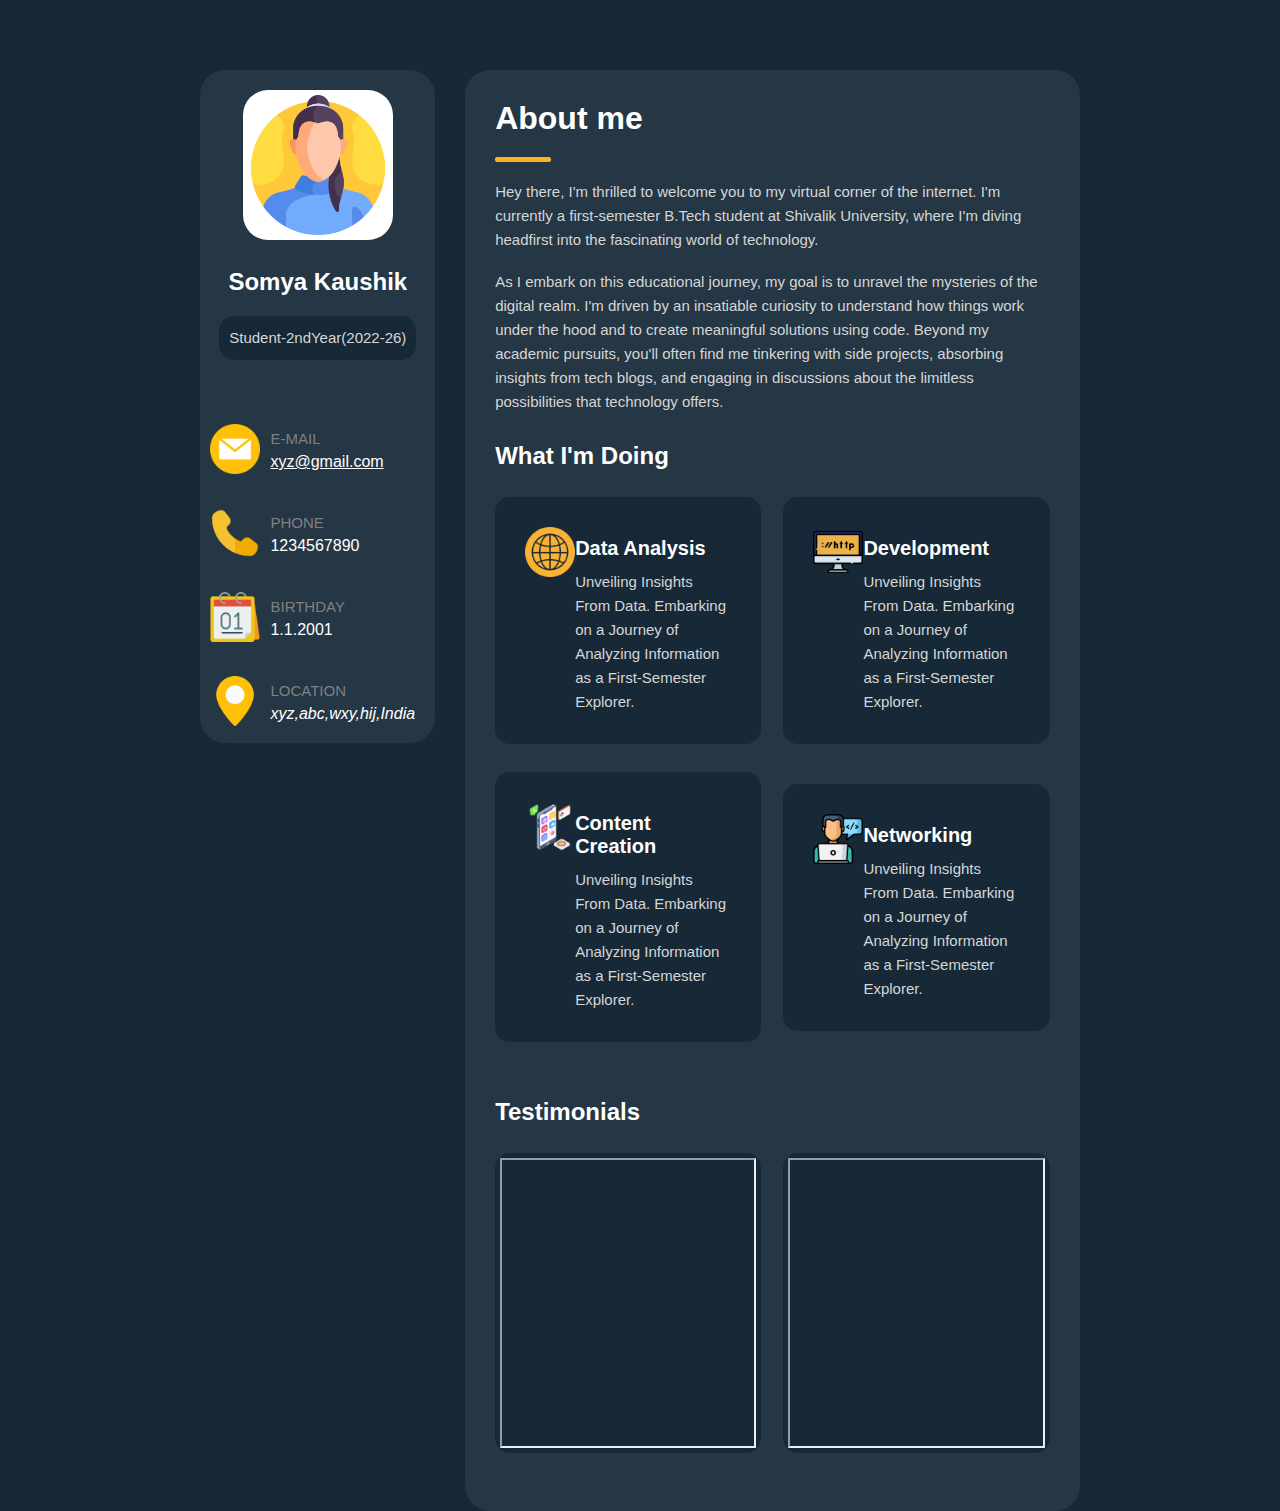
==== index.html @ 3f1cd157 "portfolio" ====
<html lang="en">
<head>
    <meta charset="UTF-8">
    <meta name="viewport" content="width=device-width, initial-scale=1.0">
    <title>Somya Kaushik</title>
<style>
    *{
    padding:0;
    margin:0;
    box-sizing: border-box;
    color: white;
    font-family: 'Segoe UI', Tahoma, Geneva, Verdana, sans-serif;
}
.line{
    width: 10%;
    height: 5px;
    background-color: rgb(255, 175, 36);
    border: rgb(255, 175, 36);
    border-radius: 2px;
}

body{
    background-color: #172937;
}

.list{
    margin: 2px;
    display: flex;
    flex-direction: row;
    align-items: center;
    margin: 10px;
    
}

.main {
    margin-top: 70px;
    height: 100%;
    width: 60%;
    background-color:#253644;
    border-radius: 25px;
    padding: 30px;
    margin-left: 30px;
}

.contact{
    list-style-type: none;
    display: flex;
    flex-direction: column;
}

.list_details{
    display: flex;
    margin: 10px;
    justify-content: center;
    align-content: center;
    flex-direction: column;
}
.aside {
    
    position: sticky;
    top: 70px;
    display: flex;
    flex-direction: column;
    align-items: center;
    align-content: center;
    height: 100%;
    width: auto;
    background-color:#253644;
    border-radius: 25px;

}
.name_year{
display: flex;
flex-direction: column;
justify-content: center;
align-items: center;
margin-top: 10%;
margin-bottom: 20%;
}

#year{
background-color: #172937;
border-radius: 15px;
padding: 10px;
margin-top: 10%;
}


.about{
margin-bottom: 20px;
font-weight: bold;
font-size: 2rem;
}

.image {
margin-top: 20px;
display: flex;
align-items: center;
justify-content: center;
background-color: white;
border-radius: 25px;
height: 150px;
width: 150px;
margin-bottom: 5px;
}
.content_items{
    display: flex;
    justify-content: flex-start;
    padding: 30px;
    width:48%;
    background-color: #172937;
    border-radius: 15px;
    align-items: flex-start;
    margin-bottom: 5%;
}
.icon_sub_container{
    display: flex;
    justify-content: center;
    margin-right: 10px;
    margin-left: 10px;
    
}
.items_main_content{
    display: flex;
    width: 80%;
    flex-direction: column;
}
.testimonial{
    display: flex;
    width:48%;
    background-color: #172937;
    justify-content:space-evenly;
    align-items: flex-start;
    align-content: center;
    margin-bottom: 5%;
    gap: 10px;
    padding: 5px;
    border-radius: 15px;
    height: 300px;
}
.testimonialcontent{
    display: flex;
    height: 100%;
    align-items: center;
    background-position: center;
    align-content: center;
    justify-content: center;
    width: 100%;
}
p{
    color:  hsl(0, 0%, 84%);
    font-size: 15px;
    line-height: 1.6;
}
.information{
    margin-top: 18px;
    margin-bottom: 18px;
}

.details{
    margin-bottom: 2px;
    color: grey;
}

.h2{
    margin-top: 5%;;
    margin-bottom: 5%;
    font-weight: bold;
    font-size: 1.5rem;
} 

.content_main{
    display: flex;
    justify-content: space-between;
    flex-wrap: wrap;
    flex-direction: row;
    align-content: center;
    align-items: center;
}

.h4{
    margin-top: 10px;
    margin-bottom: 10px;
    align-items: center;
    font-size: 20px;
}

.portfolio {
    min-width: 80%;
    display: flex;
    flex-direction: row;
    justify-content: center;
    margin:0 auto;
    max-width: 80% ; 


    @media only screen and (max-width: 1200px) {

        flex-direction: column;
        .portfolio{
            width: 80%;
        }
        .contact{
            visibility: hidden;
            
        }
        .aside{
            display: flex;
            flex-direction: row;
            align-items: center;
            margin-right: 0;
            position:relative;
            align-content: center;
            width: 100%;
            height:200px;
            margin-bottom: 20px;
            margin-left: 0;
        }
        .image{
            margin-left: 2%;
            margin-bottom: 3%;
            margin-right: 5%;
        }
        .name_year{
            display: flex;
            align-content: center;
            justify-content: center;
            margin-top: 120px;
            font-size: 10px;
            flex-direction: column;
            align-items: center;        
        }
        .main{
            width: 100%;
            margin-left: 0;
        }  
    }
}  

</style></head>

<body>
    <div class="portfolio">
        <aside class="aside">
            <figure class="image">
                <img src="images\woman.png" alt="Somya Kaushik" style="width: 140px;">
            </figure>
            <div class="name_year">
                <h2 title="name">Somya Kaushik</h2>
                <p id="year">Student-2ndYear(2022-26)</p>
            </div>

            <ul class="contact">
                <li class="list">
                    <div class="logo">
                      <img src="images\email.png" alt="E-mail" style="width: 50px;">  
                    </div>
                    <div class="list_details">
                        <p class="details">E-MAIL</p>
                        <a href="xyz@gmail.com">xyz@gmail.com</a>
                    </div>
                </li>
                <li class="list">
                    <div class="logo">
                        <img src="images\telephone.png" alt="Phone" style="width: 50px;">  
                      </div>
                    <div class="list_details">
                        <p class="details">PHONE</p>
                        <time>1234567890</time>
                    </div>
                </li>
                <li class="list">
                    <div class="logo">
                        <img src="images\calendar.png" alt="Birthday" style="width: 50px;">  
                      </div>
                    <div class="list_details">
                        <p class="details">BIRTHDAY</p>
                        <time>1.1.2001</time>
                    </div>
                </li>
                <li class="list">
                    <div class="logo">
                        <img src="images\placeholder.png" alt="Location" style="width: 50px;">  
                      </div>
                    <div class="list_details">
                        <p class="details">LOCATION</p>
                        <address>xyz,abc,wxy,hij,India</address>
                    </div>
                </li>
            </ul>

        </aside>
        <div class="main">
            <header>
                <h2 class="about">About me</h2>
            </header>
            <hr class="line">
            <section>
                <p class="information">Hey there, I'm thrilled to welcome you to my virtual corner of the internet. I'm currently a first-semester B.Tech student at Shivalik University, where I'm diving headfirst into the fascinating world of technology.

                </p><p class="information">As I embark on this educational journey, my goal is to unravel the mysteries of the digital realm. I'm driven by an insatiable curiosity to understand how things work under the hood and to create meaningful solutions using code. Beyond my academic pursuits, you'll often find me tinkering with side projects, absorbing insights from tech blogs, and engaging in discussions about the limitless possibilities that technology offers.</p>


                <p></p>
            </section>
            <h2 class="h2">What I'm Doing</h2>

            <div class="content_main">

                <div class="content_items">
                    <div class="icon">
                        <img src="images\globe.png" alt="Data Analysis Logo" style="width: 50px;">
                    </div>
                    <div class="items_main_content">
                        <h4 class="h4">Data Analysis</h4>
                        <p>Unveiling Insights From Data. Embarking on a Journey of Analyzing Information as a First-Semester Explorer. </p>
                    </div>

                </div>

                <div class="content_items">
                    <div class="icon">
                        <img src="images\website.png" alt="Web Develeopment Logo" style="width: 50px;">
                    </div>
                    <div class="items_main_content">
                        <h4 class="h4">Development</h4>
                        <p>Unveiling Insights From Data. Embarking on a Journey of Analyzing Information as a First-Semester Explorer. </p>
                    </div>
                </div>

                <div class="content_items">
                    <div class="icon">
                        <img src="images\app-development.png" alt="Content Creation Logo" style="width: 50px;">
                    </div>
                    <div class="items_main_content">
                        <h4 class="h4">Content Creation</h4>
                        <p>Unveiling Insights From Data. Embarking on a Journey of Analyzing Information as a First-Semester Explorer.</p>
                    </div>
                </div>

                <div class="content_items">
                    <div class="icon">
                        <img src="images\web-development.png" alt="Professional Networking Logo" style="width: 50px;">
                    </div>
                    <div class="items_main_content">
                        <h4 class="h4">Networking</h4>
                        <p>Unveiling Insights From Data. Embarking on a Journey of Analyzing Information as a First-Semester Explorer.</p>
                    </div>
                </div>

            </div>

            <h2 class="h2">Testimonials</h2>
            <div class="content_main">

                <div class="testimonial">
                    <iframe src="https://www.youtube.com/@TECHNOPHILES_" class="testimonialcontent"></iframe>

                </div>

                <div class="testimonial">
                    <iframe src="https://technophiles.godaddysites.com" class="testimonialcontent"></iframe>
                </div>
            </div>
        </div>
    </div>
</body>
</html>
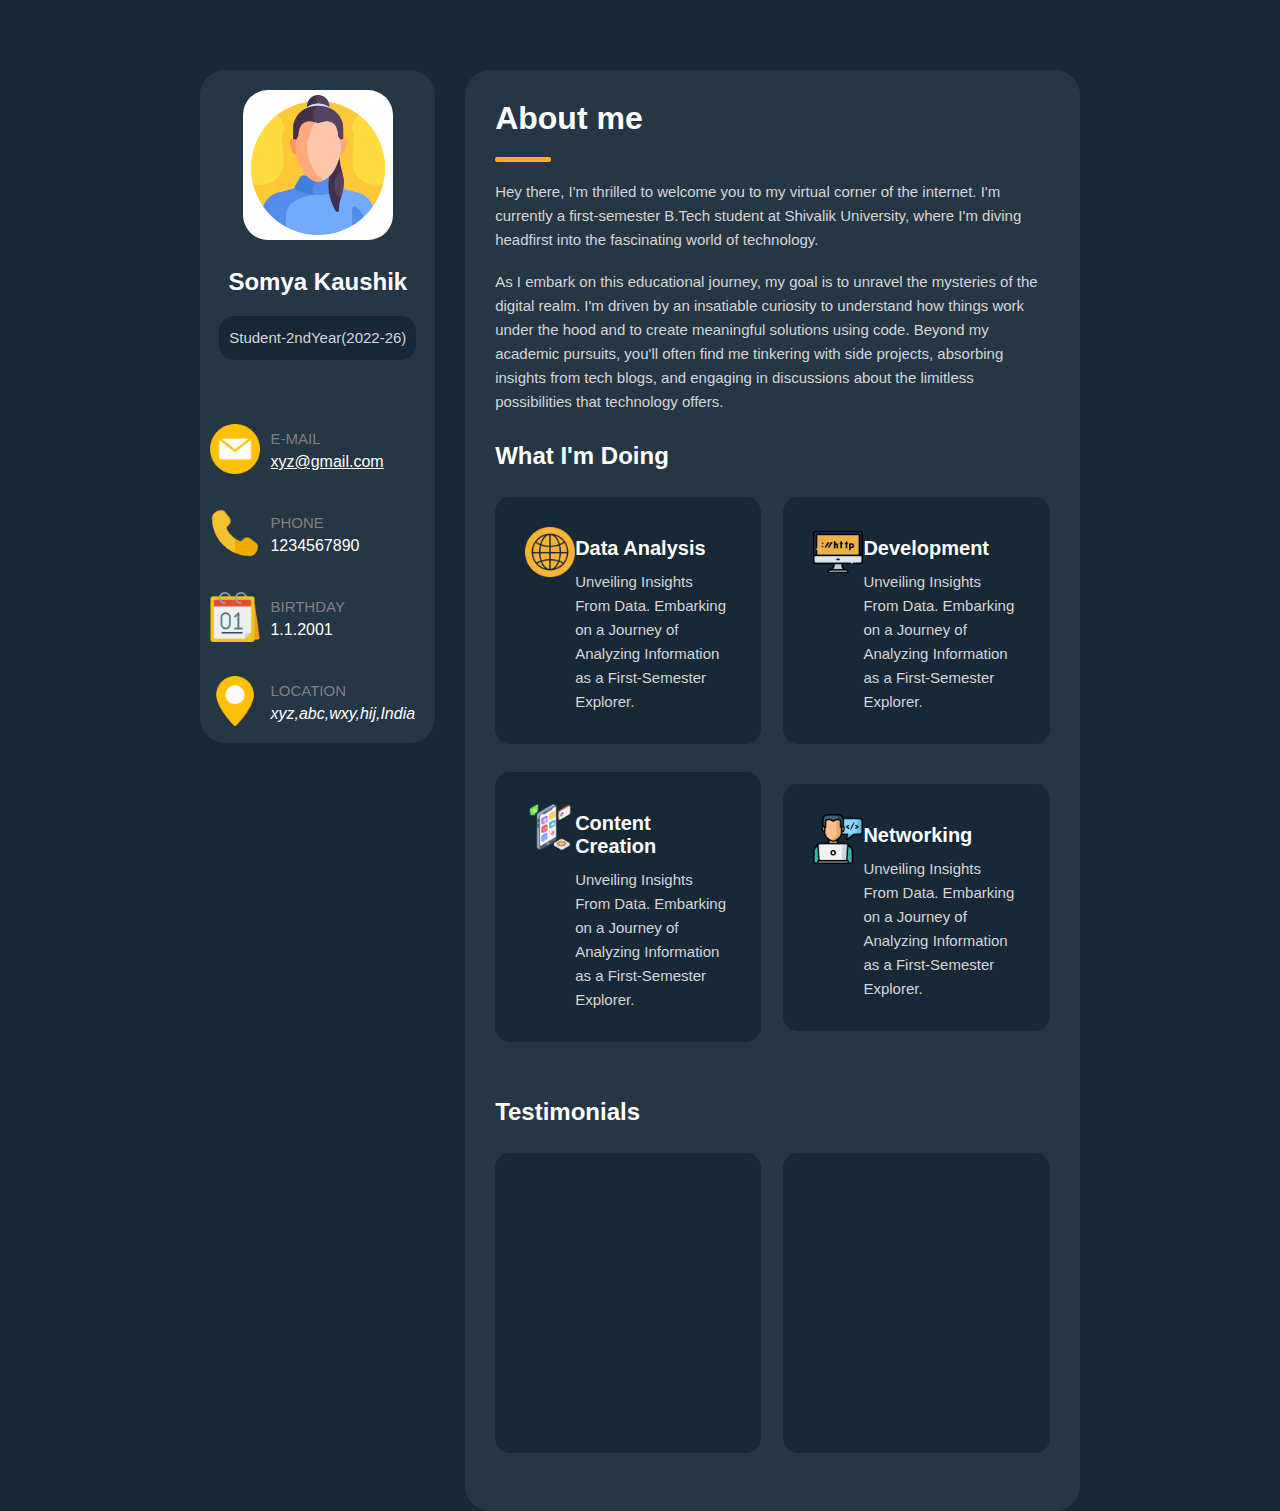
==== commit 99c16ba5: "portfolio" ====
--- a/index.html
+++ b/index.html
@@ -354,13 +354,13 @@
             <div class="content_main">
 
                 <div class="testimonial">
-                    <iframe src="https://www.youtube.com/@TECHNOPHILES_" class="testimonialcontent"></iframe>
-
-                </div>
-
+                    <iframe width="560" height="315" src="https://www.youtube.com/embed/_IjjmlWIiEA" frameborder="0" allowfullscreen class="testimonialcontent"></iframe>
+                </div>
+                
                 <div class="testimonial">
-                    <iframe src="https://technophiles.godaddysites.com" class="testimonialcontent"></iframe>
-                </div>
+                    <iframe width="560" height="315" src="https://www.youtube.com/embed/XoobK7ovYzg" frameborder="0" allowfullscreen class="testimonialcontent"></iframe>
+                </div>
+                
             </div>
         </div>
     </div>
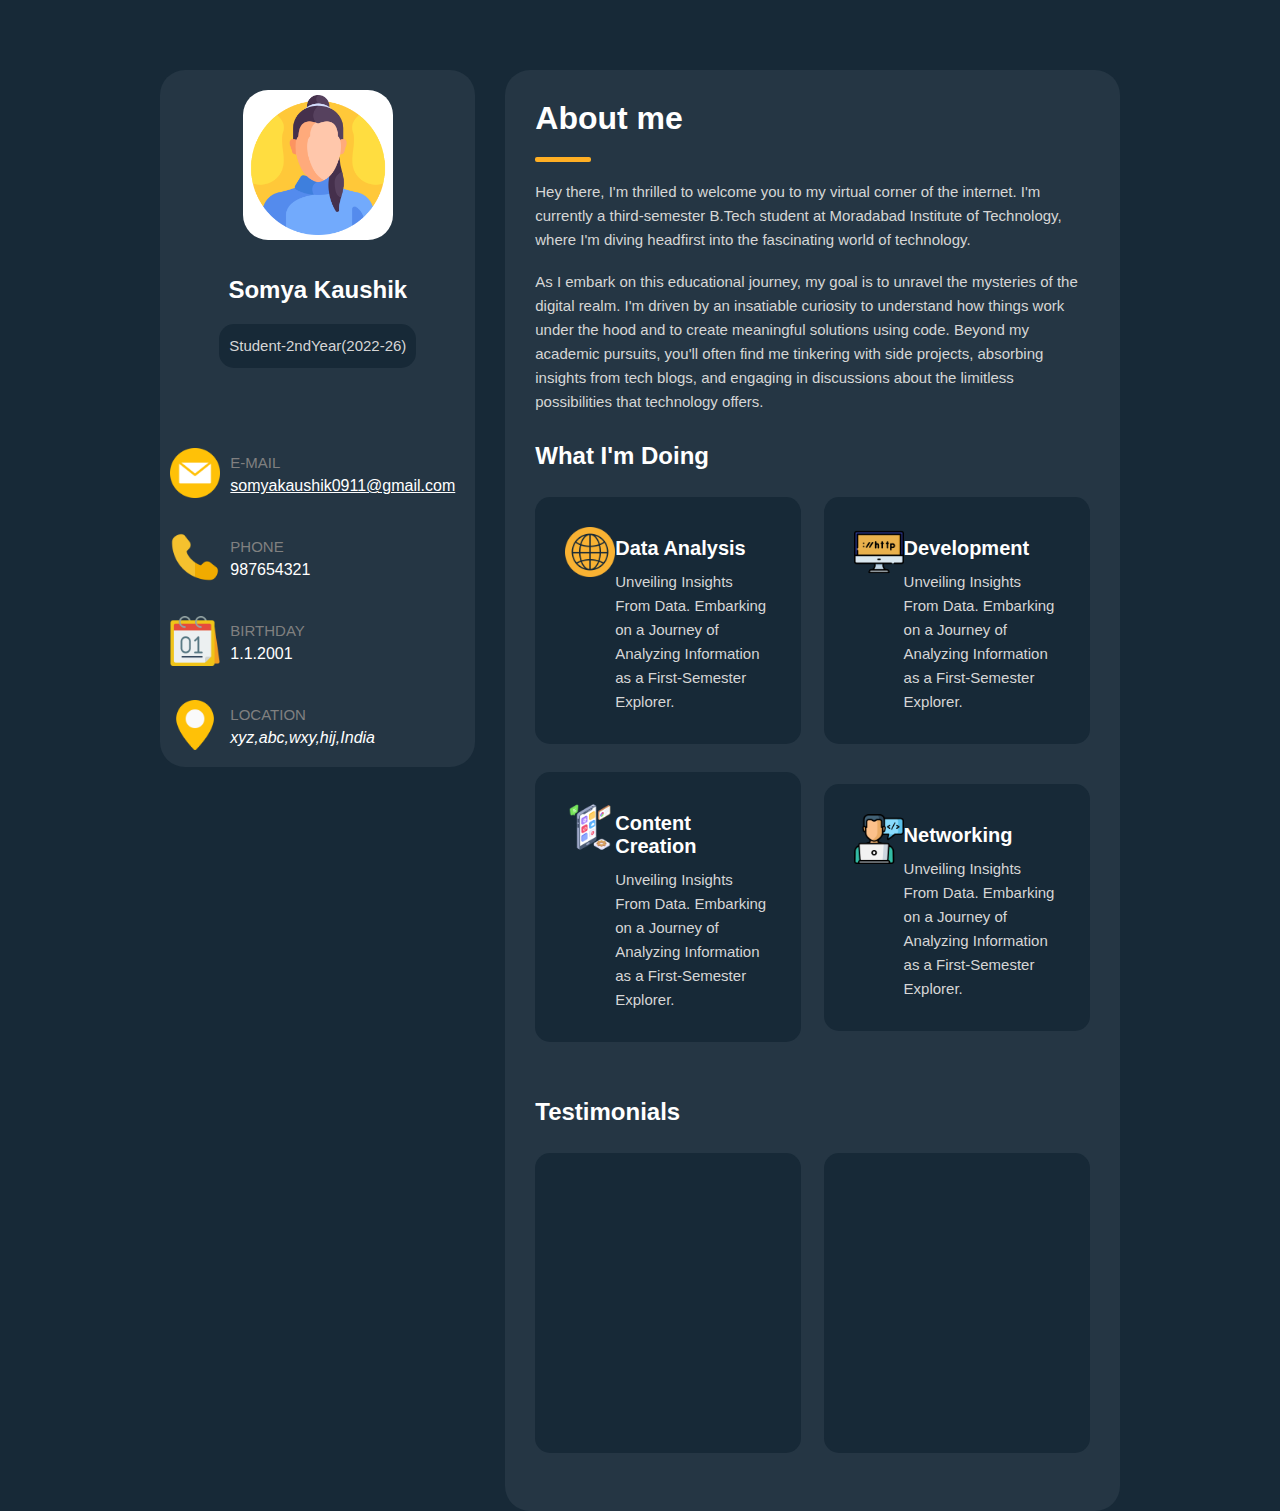
==== commit 92f407e7: "updated portfolio" ====
--- a/index.html
+++ b/index.html
@@ -257,7 +257,7 @@
                     </div>
                     <div class="list_details">
                         <p class="details">E-MAIL</p>
-                        <a href="xyz@gmail.com">xyz@gmail.com</a>
+                        <a href="somyakaushik0911@gmail.com">somyakaushik0911@gmail.com</a>
                     </div>
                 </li>
                 <li class="list">
@@ -266,7 +266,7 @@
                       </div>
                     <div class="list_details">
                         <p class="details">PHONE</p>
-                        <time>1234567890</time>
+                        <time>987654321</time>
                     </div>
                 </li>
                 <li class="list">
@@ -296,7 +296,7 @@
             </header>
             <hr class="line">
             <section>
-                <p class="information">Hey there, I'm thrilled to welcome you to my virtual corner of the internet. I'm currently a first-semester B.Tech student at Shivalik University, where I'm diving headfirst into the fascinating world of technology.
+                <p class="information">Hey there, I'm thrilled to welcome you to my virtual corner of the internet. I'm currently a third-semester B.Tech student at Moradabad Institute of Technology, where I'm diving headfirst into the fascinating world of technology.
 
                 </p><p class="information">As I embark on this educational journey, my goal is to unravel the mysteries of the digital realm. I'm driven by an insatiable curiosity to understand how things work under the hood and to create meaningful solutions using code. Beyond my academic pursuits, you'll often find me tinkering with side projects, absorbing insights from tech blogs, and engaging in discussions about the limitless possibilities that technology offers.</p>
 
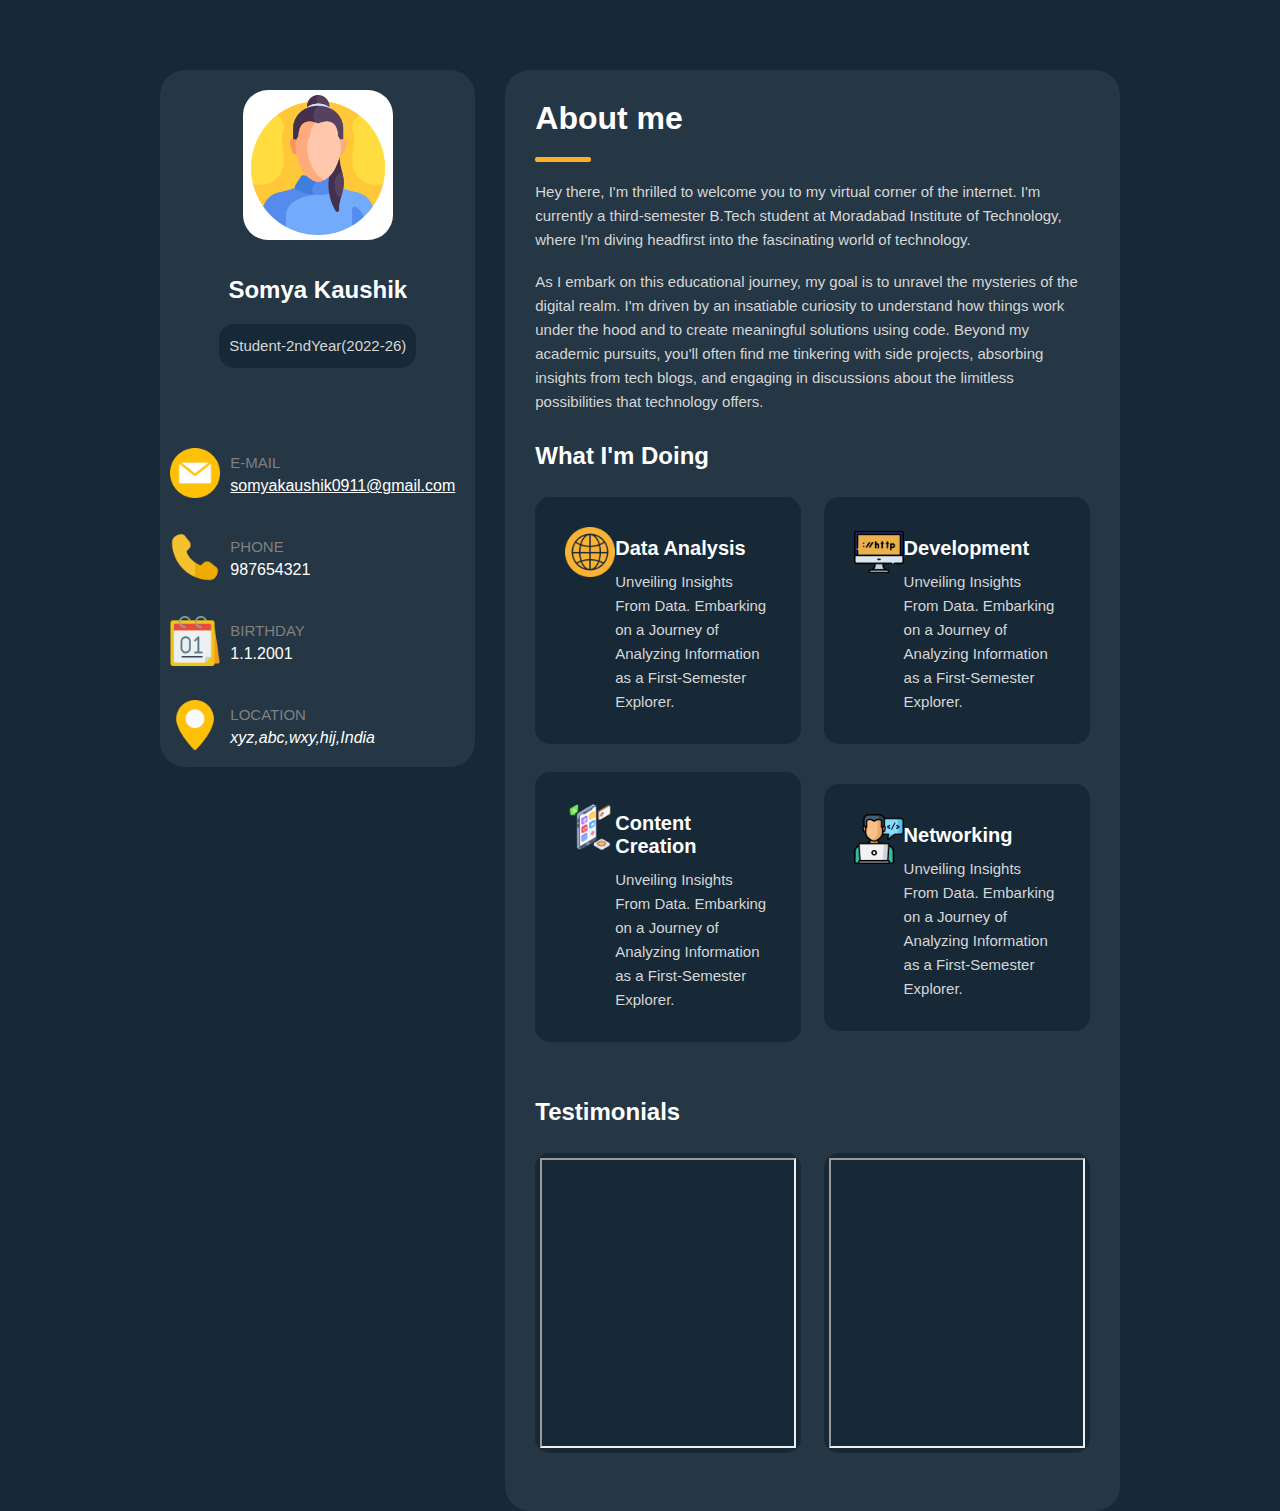
==== commit 614615d1: "testimonial link updated" ====
--- a/index.html
+++ b/index.html
@@ -354,11 +354,11 @@
             <div class="content_main">
 
                 <div class="testimonial">
-                    <iframe width="560" height="315" src="https://www.youtube.com/embed/_IjjmlWIiEA" frameborder="0" allowfullscreen class="testimonialcontent"></iframe>
+                    <iframe src="https://www.youtube.com/embed/_IjjmlWIiEA" class="testimonialcontent"></iframe>
                 </div>
                 
                 <div class="testimonial">
-                    <iframe width="560" height="315" src="https://www.youtube.com/embed/XoobK7ovYzg" frameborder="0" allowfullscreen class="testimonialcontent"></iframe>
+                    <iframe src="https://www.youtube.com/embed/XoobK7ovYzg" class="testimonialcontent"></iframe>
                 </div>
                 
             </div>
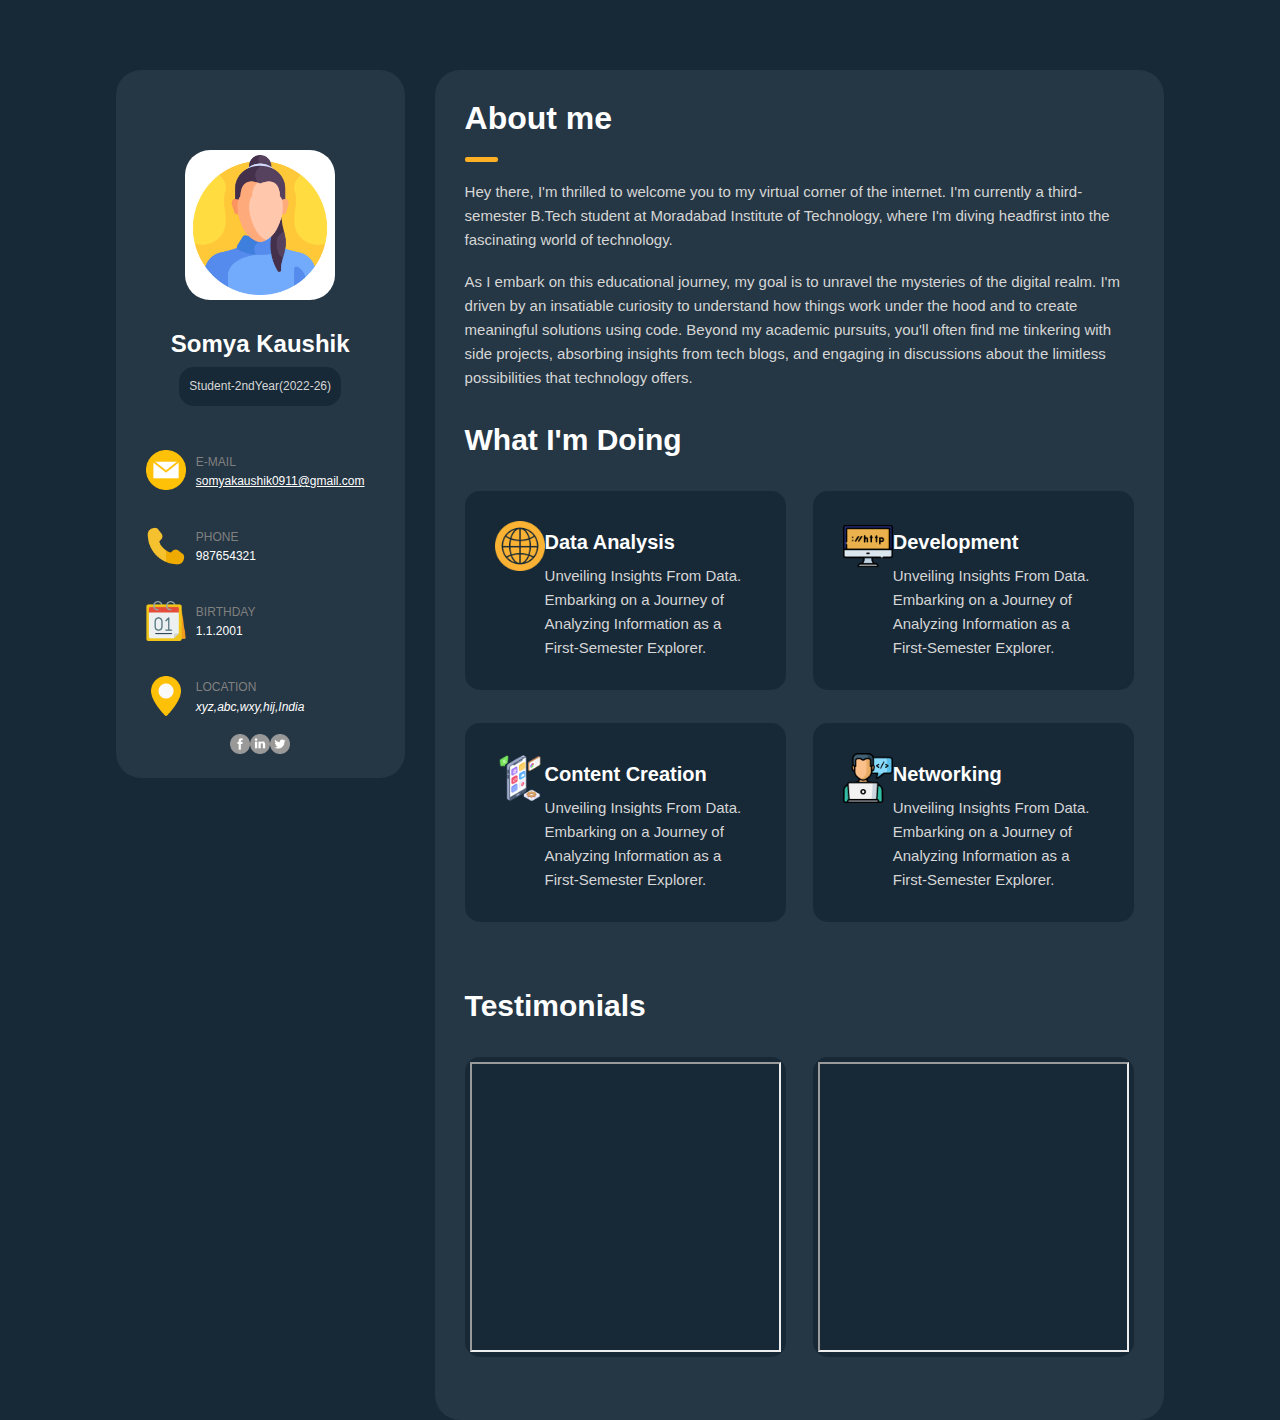
==== commit 7f957d40: "portfolio" ====
--- a/index.html
+++ b/index.html
@@ -9,10 +9,16 @@
     margin:0;
     box-sizing: border-box;
     color: white;
-    font-family: 'Segoe UI', Tahoma, Geneva, Verdana, sans-serif;
+    /* font-family: 'Segoe UI', Tahoma, Geneva, Verdana, sans-serif; */
+}
+
+.line1{
+    height: 2px;
+    background-color: grey;
+    border: grey;
 }
 .line{
-    width: 10%;
+    width: 5%;
     height: 5px;
     background-color: rgb(255, 175, 36);
     border: rgb(255, 175, 36);
@@ -21,17 +27,17 @@
 
 body{
     background-color: #172937;
-}
-
+      font-family: 'Poppins', sans-serif;
+            margin: 0;
+            padding: 0;
+}
 .list{
     margin: 2px;
     display: flex;
     flex-direction: row;
     align-items: center;
-    margin: 10px;
-    
-}
-
+    margin: 10px;   
+}
 .main {
     margin-top: 70px;
     height: 100%;
@@ -40,12 +46,19 @@
     border-radius: 25px;
     padding: 30px;
     margin-left: 30px;
-}
+    font-size: 16px;
+}
+.socialmedia{
+    list-style-type: none;
+    display: flex;
+}
+
 
 .contact{
     list-style-type: none;
     display: flex;
     flex-direction: column;
+    font-size:12px;
 }
 
 .list_details{
@@ -67,6 +80,7 @@
     width: auto;
     background-color:#253644;
     border-radius: 25px;
+    padding: 20px;
 
 }
 .name_year{
@@ -75,14 +89,15 @@
 justify-content: center;
 align-items: center;
 margin-top: 10%;
-margin-bottom: 20%;
+margin-bottom: 10%;
 }
 
 #year{
 background-color: #172937;
 border-radius: 15px;
 padding: 10px;
-margin-top: 10%;
+margin-top: 5%;
+font-size: 12px;
 }
 
 
@@ -93,7 +108,7 @@
 }
 
 .image {
-margin-top: 20px;
+margin-top: 60px;
 display: flex;
 align-items: center;
 justify-content: center;
@@ -133,7 +148,6 @@
     align-items: flex-start;
     align-content: center;
     margin-bottom: 5%;
-    gap: 10px;
     padding: 5px;
     border-radius: 15px;
     height: 300px;
@@ -160,13 +174,13 @@
 .details{
     margin-bottom: 2px;
     color: grey;
+    font-size: 12px;
 }
 
 .h2{
     margin-top: 5%;;
     margin-bottom: 5%;
-    font-weight: bold;
-    font-size: 1.5rem;
+    font-size: 30px;
 } 
 
 .content_main{
@@ -186,23 +200,26 @@
 }
 
 .portfolio {
-    min-width: 80%;
+    min-width: 90%;
     display: flex;
     flex-direction: row;
     justify-content: center;
     margin:0 auto;
-    max-width: 80% ; 
+    max-width: 95% ; 
 
 
     @media only screen and (max-width: 1200px) {
 
         flex-direction: column;
+
         .portfolio{
-            width: 80%;
+            width: 85%;
         }
         .contact{
             visibility: hidden;
-            
+        }
+        .socialmedia{
+            visibility: hidden;
         }
         .aside{
             display: flex;
@@ -220,13 +237,14 @@
             margin-left: 2%;
             margin-bottom: 3%;
             margin-right: 5%;
+            margin-top: 3%;
         }
         .name_year{
             display: flex;
             align-content: center;
             justify-content: center;
             margin-top: 120px;
-            font-size: 10px;
+            font-size: 15px;
             flex-direction: column;
             align-items: center;        
         }
@@ -234,7 +252,88 @@
             width: 100%;
             margin-left: 0;
         }  
+        .testimonial{
+    display: flex;
+    width:48%;
+    background-color: #172937;
+    justify-content:space-evenly;
+    align-items: flex-start;
+    align-content: center;
+    margin-bottom: 5%;
+    padding: 5px;
+    border-radius: 15px;
+    height: 300px;
+}
     }
+
+    @media only screen and (max-width: 768px) {
+
+flex-direction: column;
+
+.portfolio{
+    width: 80%;
+}
+.contact{
+    visibility: hidden;
+}
+.socialmedia{
+            visibility: hidden;
+        }
+.aside{
+    display: flex;
+    flex-direction: row;
+    align-items: center;
+    margin-right: 0;
+    position:relative;
+    align-content: center;
+    width: 100%;
+    height:200px;
+    margin-bottom: 20px;
+    margin-left: 0;
+}
+.image{
+    margin-left: 2%;
+    margin-bottom: 3%;
+    margin-right: 5%;
+    margin-top: 3%;
+}
+.name_year{
+    display: flex;
+    align-content: center;
+    justify-content: center;
+    margin-top: 120px;
+    font-size: 12px;
+    flex-direction: column;
+    align-items: center;        
+}
+.main{
+    width: 100%;
+    margin-left: 0;
+}  
+.content_items{
+    display: flex;
+    justify-content: flex-start;
+    padding: 30px;
+    width:100%;
+    background-color: #172937;
+    border-radius: 15px;
+    align-items: flex-start;
+    margin-bottom: 5%;
+}
+.testimonial{
+    display: flex;
+    width:100%;
+    background-color: #172937;
+    justify-content:space-evenly;
+    align-items: flex-start;
+    align-content: center;
+    margin-bottom: 5%;
+    padding: 5px;
+    border-radius: 15px;
+    height: 300px;
+}
+}
+
 }  
 
 </style></head>
@@ -249,11 +348,11 @@
                 <h2 title="name">Somya Kaushik</h2>
                 <p id="year">Student-2ndYear(2022-26)</p>
             </div>
-
+<hr class="line1">
             <ul class="contact">
                 <li class="list">
                     <div class="logo">
-                      <img src="images\email.png" alt="E-mail" style="width: 50px;">  
+                      <img src="images\email.png" alt="E-mail" style="width: 40px;">  
                     </div>
                     <div class="list_details">
                         <p class="details">E-MAIL</p>
@@ -262,7 +361,7 @@
                 </li>
                 <li class="list">
                     <div class="logo">
-                        <img src="images\telephone.png" alt="Phone" style="width: 50px;">  
+                        <img src="images\telephone.png" alt="Phone" style="width: 40px;">  
                       </div>
                     <div class="list_details">
                         <p class="details">PHONE</p>
@@ -271,7 +370,7 @@
                 </li>
                 <li class="list">
                     <div class="logo">
-                        <img src="images\calendar.png" alt="Birthday" style="width: 50px;">  
+                        <img src="images\calendar.png" alt="Birthday" style="width: 40px;">  
                       </div>
                     <div class="list_details">
                         <p class="details">BIRTHDAY</p>
@@ -280,7 +379,7 @@
                 </li>
                 <li class="list">
                     <div class="logo">
-                        <img src="images\placeholder.png" alt="Location" style="width: 50px;">  
+                        <img src="images\placeholder.png" alt="Location" style="width: 40px;">  
                       </div>
                     <div class="list_details">
                         <p class="details">LOCATION</p>
@@ -289,6 +388,20 @@
                 </li>
             </ul>
 
+
+            <ul class="socialmedia">
+            <li class="social-media-item">
+              <a href="#"><img src="images\fb.png" alt="facebook" style="width: 20px;"></a>
+            </li>
+
+            <li class="social-media-item">
+              <a href="#"><img src="images\linkedin.png" alt="linkedin" style="width: 20px;"></a>
+            </li>
+
+            <li class="social-media-item">
+                <a href="#"><img src="images\twitter.png" alt="twitter" style="width: 20px;"></a>
+            </li>
+          </ul>
         </aside>
         <div class="main">
             <header>
@@ -297,7 +410,6 @@
             <hr class="line">
             <section>
                 <p class="information">Hey there, I'm thrilled to welcome you to my virtual corner of the internet. I'm currently a third-semester B.Tech student at Moradabad Institute of Technology, where I'm diving headfirst into the fascinating world of technology.
-
                 </p><p class="information">As I embark on this educational journey, my goal is to unravel the mysteries of the digital realm. I'm driven by an insatiable curiosity to understand how things work under the hood and to create meaningful solutions using code. Beyond my academic pursuits, you'll often find me tinkering with side projects, absorbing insights from tech blogs, and engaging in discussions about the limitless possibilities that technology offers.</p>
 
 
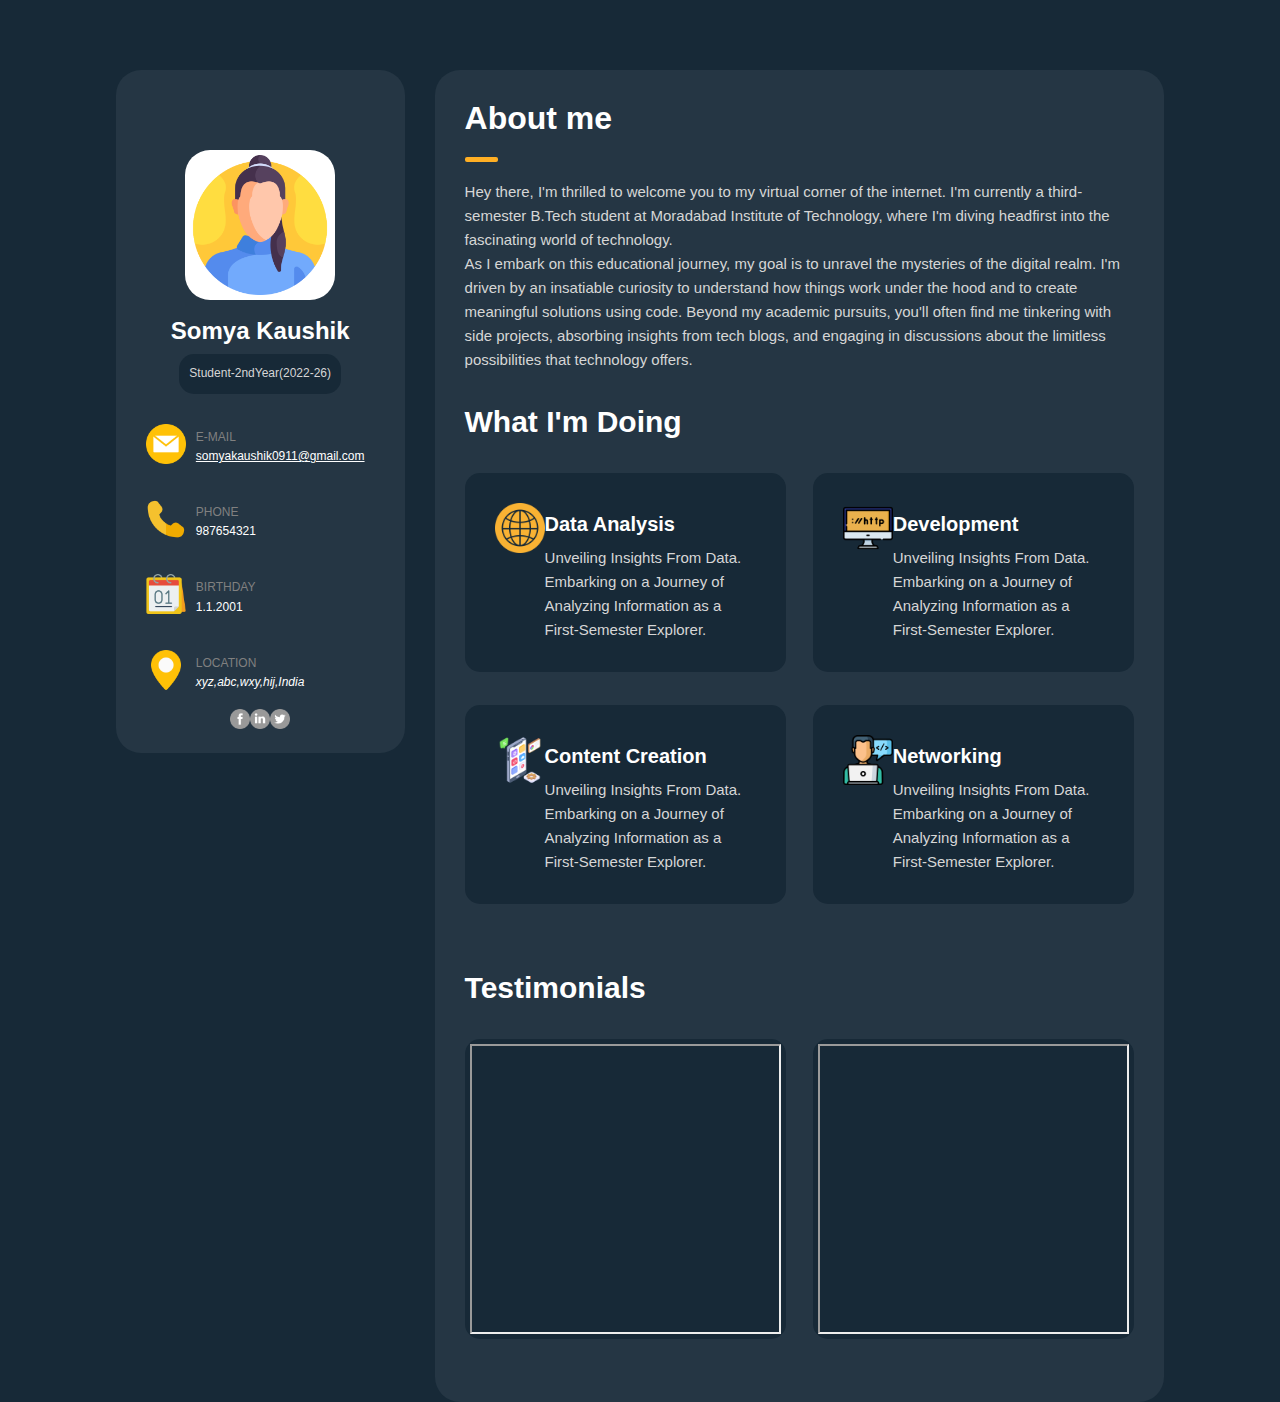
==== commit 4f9b9c9b: "portfolio css updated" ====
--- a/index.html
+++ b/index.html
@@ -1,342 +1,11 @@
+<!DOCTYPE html>
 <html lang="en">
 <head>
     <meta charset="UTF-8">
     <meta name="viewport" content="width=device-width, initial-scale=1.0">
     <title>Somya Kaushik</title>
-<style>
-    *{
-    padding:0;
-    margin:0;
-    box-sizing: border-box;
-    color: white;
-    /* font-family: 'Segoe UI', Tahoma, Geneva, Verdana, sans-serif; */
-}
-
-.line1{
-    height: 2px;
-    background-color: grey;
-    border: grey;
-}
-.line{
-    width: 5%;
-    height: 5px;
-    background-color: rgb(255, 175, 36);
-    border: rgb(255, 175, 36);
-    border-radius: 2px;
-}
-
-body{
-    background-color: #172937;
-      font-family: 'Poppins', sans-serif;
-            margin: 0;
-            padding: 0;
-}
-.list{
-    margin: 2px;
-    display: flex;
-    flex-direction: row;
-    align-items: center;
-    margin: 10px;   
-}
-.main {
-    margin-top: 70px;
-    height: 100%;
-    width: 60%;
-    background-color:#253644;
-    border-radius: 25px;
-    padding: 30px;
-    margin-left: 30px;
-    font-size: 16px;
-}
-.socialmedia{
-    list-style-type: none;
-    display: flex;
-}
-
-
-.contact{
-    list-style-type: none;
-    display: flex;
-    flex-direction: column;
-    font-size:12px;
-}
-
-.list_details{
-    display: flex;
-    margin: 10px;
-    justify-content: center;
-    align-content: center;
-    flex-direction: column;
-}
-.aside {
-    
-    position: sticky;
-    top: 70px;
-    display: flex;
-    flex-direction: column;
-    align-items: center;
-    align-content: center;
-    height: 100%;
-    width: auto;
-    background-color:#253644;
-    border-radius: 25px;
-    padding: 20px;
-
-}
-.name_year{
-display: flex;
-flex-direction: column;
-justify-content: center;
-align-items: center;
-margin-top: 10%;
-margin-bottom: 10%;
-}
-
-#year{
-background-color: #172937;
-border-radius: 15px;
-padding: 10px;
-margin-top: 5%;
-font-size: 12px;
-}
-
-
-.about{
-margin-bottom: 20px;
-font-weight: bold;
-font-size: 2rem;
-}
-
-.image {
-margin-top: 60px;
-display: flex;
-align-items: center;
-justify-content: center;
-background-color: white;
-border-radius: 25px;
-height: 150px;
-width: 150px;
-margin-bottom: 5px;
-}
-.content_items{
-    display: flex;
-    justify-content: flex-start;
-    padding: 30px;
-    width:48%;
-    background-color: #172937;
-    border-radius: 15px;
-    align-items: flex-start;
-    margin-bottom: 5%;
-}
-.icon_sub_container{
-    display: flex;
-    justify-content: center;
-    margin-right: 10px;
-    margin-left: 10px;
-    
-}
-.items_main_content{
-    display: flex;
-    width: 80%;
-    flex-direction: column;
-}
-.testimonial{
-    display: flex;
-    width:48%;
-    background-color: #172937;
-    justify-content:space-evenly;
-    align-items: flex-start;
-    align-content: center;
-    margin-bottom: 5%;
-    padding: 5px;
-    border-radius: 15px;
-    height: 300px;
-}
-.testimonialcontent{
-    display: flex;
-    height: 100%;
-    align-items: center;
-    background-position: center;
-    align-content: center;
-    justify-content: center;
-    width: 100%;
-}
-p{
-    color:  hsl(0, 0%, 84%);
-    font-size: 15px;
-    line-height: 1.6;
-}
-.information{
-    margin-top: 18px;
-    margin-bottom: 18px;
-}
-
-.details{
-    margin-bottom: 2px;
-    color: grey;
-    font-size: 12px;
-}
-
-.h2{
-    margin-top: 5%;;
-    margin-bottom: 5%;
-    font-size: 30px;
-} 
-
-.content_main{
-    display: flex;
-    justify-content: space-between;
-    flex-wrap: wrap;
-    flex-direction: row;
-    align-content: center;
-    align-items: center;
-}
-
-.h4{
-    margin-top: 10px;
-    margin-bottom: 10px;
-    align-items: center;
-    font-size: 20px;
-}
-
-.portfolio {
-    min-width: 90%;
-    display: flex;
-    flex-direction: row;
-    justify-content: center;
-    margin:0 auto;
-    max-width: 95% ; 
-
-
-    @media only screen and (max-width: 1200px) {
-
-        flex-direction: column;
-
-        .portfolio{
-            width: 85%;
-        }
-        .contact{
-            visibility: hidden;
-        }
-        .socialmedia{
-            visibility: hidden;
-        }
-        .aside{
-            display: flex;
-            flex-direction: row;
-            align-items: center;
-            margin-right: 0;
-            position:relative;
-            align-content: center;
-            width: 100%;
-            height:200px;
-            margin-bottom: 20px;
-            margin-left: 0;
-        }
-        .image{
-            margin-left: 2%;
-            margin-bottom: 3%;
-            margin-right: 5%;
-            margin-top: 3%;
-        }
-        .name_year{
-            display: flex;
-            align-content: center;
-            justify-content: center;
-            margin-top: 120px;
-            font-size: 15px;
-            flex-direction: column;
-            align-items: center;        
-        }
-        .main{
-            width: 100%;
-            margin-left: 0;
-        }  
-        .testimonial{
-    display: flex;
-    width:48%;
-    background-color: #172937;
-    justify-content:space-evenly;
-    align-items: flex-start;
-    align-content: center;
-    margin-bottom: 5%;
-    padding: 5px;
-    border-radius: 15px;
-    height: 300px;
-}
-    }
-
-    @media only screen and (max-width: 768px) {
-
-flex-direction: column;
-
-.portfolio{
-    width: 80%;
-}
-.contact{
-    visibility: hidden;
-}
-.socialmedia{
-            visibility: hidden;
-        }
-.aside{
-    display: flex;
-    flex-direction: row;
-    align-items: center;
-    margin-right: 0;
-    position:relative;
-    align-content: center;
-    width: 100%;
-    height:200px;
-    margin-bottom: 20px;
-    margin-left: 0;
-}
-.image{
-    margin-left: 2%;
-    margin-bottom: 3%;
-    margin-right: 5%;
-    margin-top: 3%;
-}
-.name_year{
-    display: flex;
-    align-content: center;
-    justify-content: center;
-    margin-top: 120px;
-    font-size: 12px;
-    flex-direction: column;
-    align-items: center;        
-}
-.main{
-    width: 100%;
-    margin-left: 0;
-}  
-.content_items{
-    display: flex;
-    justify-content: flex-start;
-    padding: 30px;
-    width:100%;
-    background-color: #172937;
-    border-radius: 15px;
-    align-items: flex-start;
-    margin-bottom: 5%;
-}
-.testimonial{
-    display: flex;
-    width:100%;
-    background-color: #172937;
-    justify-content:space-evenly;
-    align-items: flex-start;
-    align-content: center;
-    margin-bottom: 5%;
-    padding: 5px;
-    border-radius: 15px;
-    height: 300px;
-}
-}
-
-}  
-
-</style></head>
+    <link rel="stylesheet" href="style.css">
+</head>
 
 <body>
     <div class="portfolio">
@@ -347,22 +16,22 @@
             <div class="name_year">
                 <h2 title="name">Somya Kaushik</h2>
                 <p id="year">Student-2ndYear(2022-26)</p>
+                <hr class="line1">
             </div>
-<hr class="line1">
             <ul class="contact">
                 <li class="list">
                     <div class="logo">
-                      <img src="images\email.png" alt="E-mail" style="width: 40px;">  
+                        <img src="images\email.png" alt="E-mail" style="width: 40px;">  
                     </div>
                     <div class="list_details">
                         <p class="details">E-MAIL</p>
-                        <a href="somyakaushik0911@gmail.com">somyakaushik0911@gmail.com</a>
+                        <a href="mailto:somyakaushik0911@gmail.com">somyakaushik0911@gmail.com</a>
                     </div>
                 </li>
                 <li class="list">
                     <div class="logo">
                         <img src="images\telephone.png" alt="Phone" style="width: 40px;">  
-                      </div>
+                    </div>
                     <div class="list_details">
                         <p class="details">PHONE</p>
                         <time>987654321</time>
@@ -371,7 +40,7 @@
                 <li class="list">
                     <div class="logo">
                         <img src="images\calendar.png" alt="Birthday" style="width: 40px;">  
-                      </div>
+                    </div>
                     <div class="list_details">
                         <p class="details">BIRTHDAY</p>
                         <time>1.1.2001</time>
@@ -380,7 +49,7 @@
                 <li class="list">
                     <div class="logo">
                         <img src="images\placeholder.png" alt="Location" style="width: 40px;">  
-                      </div>
+                    </div>
                     <div class="list_details">
                         <p class="details">LOCATION</p>
                         <address>xyz,abc,wxy,hij,India</address>
@@ -388,20 +57,17 @@
                 </li>
             </ul>
 
-
             <ul class="socialmedia">
-            <li class="social-media-item">
-              <a href="#"><img src="images\fb.png" alt="facebook" style="width: 20px;"></a>
-            </li>
-
-            <li class="social-media-item">
-              <a href="#"><img src="images\linkedin.png" alt="linkedin" style="width: 20px;"></a>
-            </li>
-
-            <li class="social-media-item">
-                <a href="#"><img src="images\twitter.png" alt="twitter" style="width: 20px;"></a>
-            </li>
-          </ul>
+                <li class="social-media-item">
+                    <a href="#"><img src="images\fb.png" alt="facebook" style="width: 20px;"></a>
+                </li>
+                <li class="social-media-item">
+                    <a href="#"><img src="images\linkedin.png" alt="linkedin" style="width: 20px;"></a>
+                </li>
+                <li class="social-media-item">
+                    <a href="#"><img src="images\twitter.png" alt="twitter" style="width: 20px;"></a>
+                </li>
+            </ul>
         </aside>
         <div class="main">
             <header>
@@ -409,16 +75,14 @@
             </header>
             <hr class="line">
             <section>
-                <p class="information">Hey there, I'm thrilled to welcome you to my virtual corner of the internet. I'm currently a third-semester B.Tech student at Moradabad Institute of Technology, where I'm diving headfirst into the fascinating world of technology.
-                </p><p class="information">As I embark on this educational journey, my goal is to unravel the mysteries of the digital realm. I'm driven by an insatiable curiosity to understand how things work under the hood and to create meaningful solutions using code. Beyond my academic pursuits, you'll often find me tinkering with side projects, absorbing insights from tech blogs, and engaging in discussions about the limitless possibilities that technology offers.</p>
+                <article class="information">
+                    <p>Hey there, I'm thrilled to welcome you to my virtual corner of the internet. I'm currently a third-semester B.Tech student at Moradabad Institute of Technology, where I'm diving headfirst into the fascinating world of technology.</p>
+                    <p>As I embark on this educational journey, my goal is to unravel the mysteries of the digital realm. I'm driven by an insatiable curiosity to understand how things work under the hood and to create meaningful solutions using code. Beyond my academic pursuits, you'll often find me tinkering with side projects, absorbing insights from tech blogs, and engaging in discussions about the limitless possibilities that technology offers.</p>
+                </article>
+            </section>
 
-
-                <p></p>
-            </section>
             <h2 class="h2">What I'm Doing</h2>
-
             <div class="content_main">
-
                 <div class="content_items">
                     <div class="icon">
                         <img src="images\globe.png" alt="Data Analysis Logo" style="width: 50px;">
@@ -427,7 +91,6 @@
                         <h4 class="h4">Data Analysis</h4>
                         <p>Unveiling Insights From Data. Embarking on a Journey of Analyzing Information as a First-Semester Explorer. </p>
                     </div>
-
                 </div>
 
                 <div class="content_items">
@@ -459,20 +122,17 @@
                         <p>Unveiling Insights From Data. Embarking on a Journey of Analyzing Information as a First-Semester Explorer.</p>
                     </div>
                 </div>
-
             </div>
 
             <h2 class="h2">Testimonials</h2>
             <div class="content_main">
-
-                <div class="testimonial">
+                <article class="testimonial">
                     <iframe src="https://www.youtube.com/embed/_IjjmlWIiEA" class="testimonialcontent"></iframe>
-                </div>
+                </article>
                 
-                <div class="testimonial">
+                <article class="testimonial">
                     <iframe src="https://www.youtube.com/embed/XoobK7ovYzg" class="testimonialcontent"></iframe>
-                </div>
-                
+                </article>
             </div>
         </div>
     </div>
--- a/style.css
+++ b/style.css
@@ -0,0 +1,402 @@
+:root {
+    --main-bg-color: #172937;
+    --text-color: white;
+    --highlight-color: rgb(255, 175, 36);
+}
+
+* {
+    padding: 0;
+    margin: 0;
+    box-sizing: border-box;
+    color: var(--text-color);
+    /* font-family: 'Segoe UI', Tahoma, Geneva, Verdana, sans-serif; */
+}
+
+.line1 {
+    height: 2px;
+    background-color: grey;
+    border: grey;
+}
+
+.line {
+    width: 5%;
+    height: 5px;
+    background-color: var(--highlight-color);
+    border: var(--highlight-color);
+    border-radius: 2px;
+}
+
+body {
+    background-color: var(--main-bg-color);
+    font-family: 'Poppins', sans-serif;
+    margin: 0;
+    padding: 0;
+}
+
+.list {
+    margin: 2px;
+    display: flex;
+    flex-direction: row;
+    align-items: center;
+    margin: 10px;
+}
+
+.main {
+    margin-top: 70px;
+    height: 100%;
+    width: 60%;
+    background-color: #253644;
+    border-radius: 25px;
+    padding: 30px;
+    margin-left: 30px;
+    font-size: 16px;
+}
+
+.socialmedia {
+    list-style-type: none;
+    display: flex;
+}
+
+.contact {
+    list-style-type: none;
+    display: flex;
+    flex-direction: column;
+    font-size: 12px;
+}
+
+.list_details {
+    display: flex;
+    margin: 10px;
+    justify-content: center;
+    align-content: center;
+    flex-direction: column;
+}
+
+.aside {
+    position: sticky;
+    top: 70px;
+    display: flex;
+    flex-direction: column;
+    align-items: center;
+    align-content: center;
+    height: 100%;
+    width: auto;
+    background-color: #253644;
+    border-radius: 25px;
+    padding: 20px;
+}
+
+.name_year {
+    display: flex;
+    flex-direction: column;
+    justify-content: center;
+    align-items: center;
+    margin-top: 5%;
+    margin-bottom: 5%;
+}
+
+#year {
+    background-color: #172937;
+    border-radius: 15px;
+    padding: 10px;
+    margin-top: 5%;
+    font-size: 12px;
+}
+
+.about {
+    margin-bottom: 20px;
+    font-weight: bold;
+    font-size: 2rem;
+}
+
+.image {
+    margin-top: 60px;
+    display: flex;
+    align-items: center;
+    justify-content: center;
+    background-color: white;
+    border-radius: 25px;
+    height: 150px;
+    width: 150px;
+    margin-bottom: 5px;
+}
+
+.content_items {
+    display: flex;
+    justify-content: flex-start;
+    padding: 30px;
+    width: 48%;
+    background-color: #172937;
+    border-radius: 15px;
+    align-items: flex-start;
+    margin-bottom: 5%;
+}
+
+.icon_sub_container {
+    display: flex;
+    justify-content: center;
+    margin-right: 10px;
+    margin-left: 10px;
+}
+
+.items_main_content {
+    display: flex;
+    width: 80%;
+    flex-direction: column;
+}
+
+.testimonial {
+    display: flex;
+    width: 48%;
+    background-color: #172937;
+    justify-content: space-evenly;
+    align-items: flex-start;
+    align-content: center;
+    margin-bottom: 5%;
+    padding: 5px;
+    border-radius: 15px;
+    height: 300px;
+}
+
+.testimonialcontent {
+    display: flex;
+    height: 100%;
+    align-items: center;
+    background-position: center;
+    align-content: center;
+    justify-content: center;
+    width: 100%;
+}
+
+p {
+    color: hsl(0, 0%, 84%);
+    font-size: 15px;
+    line-height: 1.6;
+}
+
+.information {
+    margin-top: 18px;
+    margin-bottom: 18px;
+}
+
+.details {
+    margin-bottom: 2px;
+    color: grey;
+    font-size: 12px;
+}
+
+.h2 {
+    margin-top: 5%;
+    margin-bottom: 5%;
+    font-size: 30px;
+}
+
+.content_main {
+    display: flex;
+    justify-content: space-between;
+    flex-wrap: wrap;
+    flex-direction: row;
+    align-content: center;
+    align-items: center;
+}
+
+.h4 {
+    margin-top: 10px;
+    margin-bottom: 10px;
+    align-items: center;
+    font-size: 20px;
+}
+
+.portfolio {
+    min-width: 90%;
+    display: flex;
+    flex-direction: row;
+    justify-content: center;
+    margin: 0 auto;
+    max-width: 95%;
+
+    @media only screen and (max-width: 1200px) {
+        flex-direction: column;
+
+        .portfolio {
+            width: 85%;
+        }
+        .contact,
+        .socialmedia {
+            display: none;
+        }
+        .aside {
+            display: flex;
+            flex-direction: row;
+            align-items: center;
+            margin-right: 0;
+            position: relative;
+            align-content: center;
+            width: 100%;
+            height: 200px;
+            margin-bottom: 20px;
+            margin-left: 0;
+        }
+        .image {
+            margin-left: 2%;
+            margin-bottom: 3%;
+            margin-right: 5%;
+            margin-top: 3%;
+        }
+        .name_year {
+            display: flex;
+            align-content: center;
+            justify-content: center;
+            font-size: 15px;
+            flex-direction: column;
+            margin-top: 5%;
+            margin-bottom: 5%;
+        }
+        .main {
+            width: 100%;
+            margin-left: 0;
+        }
+        .testimonial {
+            display: flex;
+            width: 48%;
+            background-color: #172937;
+            justify-content: space-evenly;
+            align-items: flex-start;
+            align-content: center;
+            margin-bottom: 5%;
+            padding: 5px;
+            border-radius: 15px;
+            height: 300px;
+        }
+    }
+
+    @media only screen and (max-width: 768px) {
+        flex-direction: column;
+
+        .portfolio {
+            width: 80%;
+        }
+        .contact,
+        .socialmedia {
+            display: none;
+        }
+        .aside {
+            display: flex;
+            flex-direction: row;
+            align-items: center;
+            margin-right: 0;
+            position: relative;
+            align-content: center;
+            width: 100%;
+            height: 200px;
+            margin-bottom: 20px;
+            margin-left: 0;
+        }
+        .image {
+            margin-left: 2%;
+            margin-bottom: 3%;
+            margin-right: 5%;
+            margin-top: 3%;
+        }
+        .name_year {
+            display: flex;
+            align-content: center;
+            justify-content: center;
+            font-size: 12px;
+            flex-direction: column;
+            margin-top: 5%;
+            margin-bottom: 5%;
+        }
+        .main {
+            width: 100%;
+            margin-left: 0;
+        }
+        .content_items {
+            display: flex;
+            justify-content: flex-start;
+            padding: 30px;
+            width: 100%;
+            background-color: #172937;
+            border-radius: 15px;
+            align-items: flex-start;
+            margin-bottom: 5%;
+        }
+        .testimonial {
+            display: flex;
+            width: 100%;
+            background-color: #172937;
+            justify-content: space-evenly;
+            align-items: flex-start;
+            align-content: center;
+            margin-bottom: 5%;
+            padding: 5px;
+            border-radius: 15px;
+            height: 300px;
+        }
+    }
+
+    @media only screen and (max-width: 480px) {
+        flex-direction: column;
+
+        .portfolio {
+            width: 80%;
+        }
+        .contact,
+        .socialmedia {
+            display: none;
+        }
+        .aside {
+            display: flex;
+            flex-direction: row;
+            align-items: center;
+            margin-right: 0;
+            position: relative;
+            align-content: center;
+            width: 100%;
+            height: 200px;
+            margin-bottom: 20px;
+            margin-left: 0;
+        }
+        .image {
+            margin-left: 2%;
+            margin-bottom: 3%;
+            margin-right: 5%;
+            margin-top: 3%;
+        }
+        .name_year {
+            display: flex;
+            align-content: center;
+            justify-content: center;
+            font-size: 12px;
+            flex-direction: column;
+            margin-top: 5%;
+            margin-bottom: 5%;
+        }
+        .main {
+            width: 100%;
+            margin-left: 0;
+        }
+        .content_items {
+            display: flex;
+            justify-content: flex-start;
+            padding: 30px;
+            width: 100%;
+            background-color: #172937;
+            border-radius: 15px;
+            align-items: flex-start;
+            margin-bottom: 5%;
+        }
+        .testimonial {
+            display: flex;
+            width: 100%;
+            background-color: #172937;
+            justify-content: space-evenly;
+            align-items: flex-start;
+            align-content: center;
+            margin-bottom: 5%;
+            padding: 5px;
+            border-radius: 15px;
+            height: 300px;
+        }
+    }
+}
